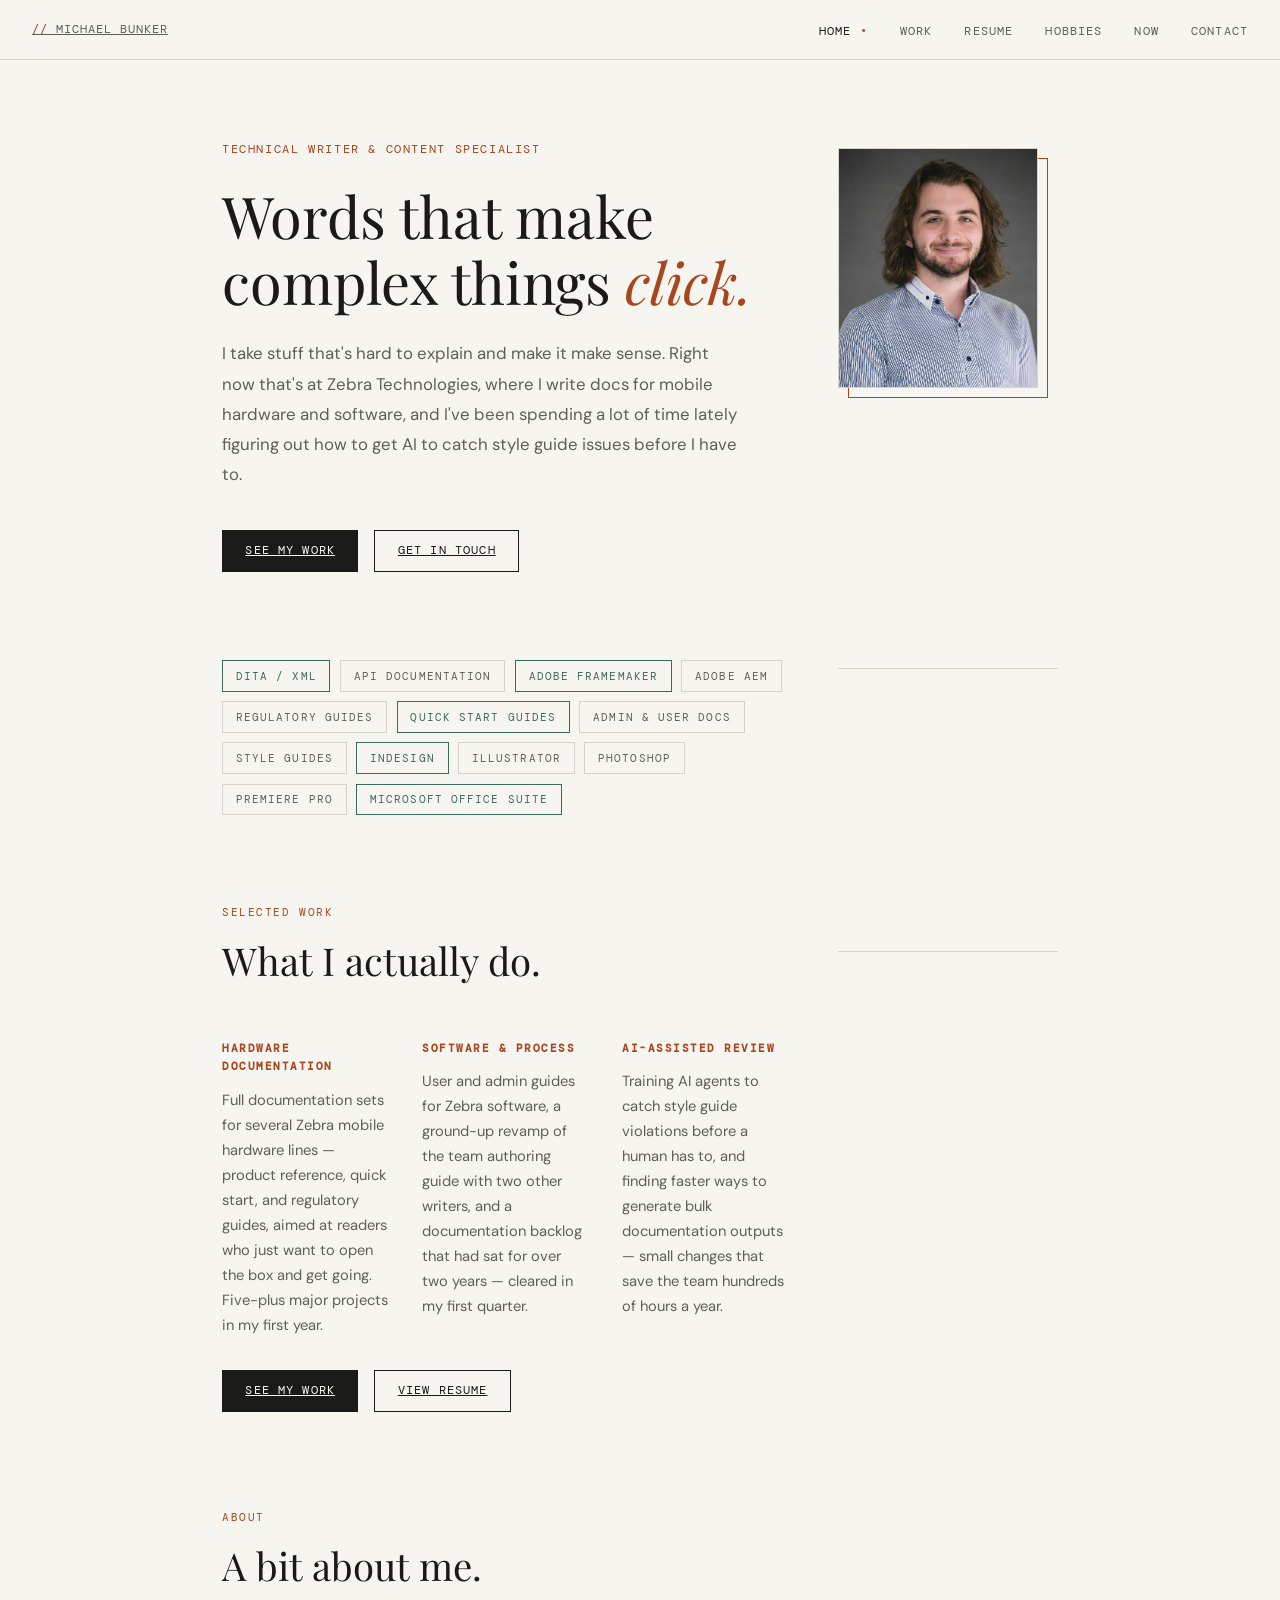
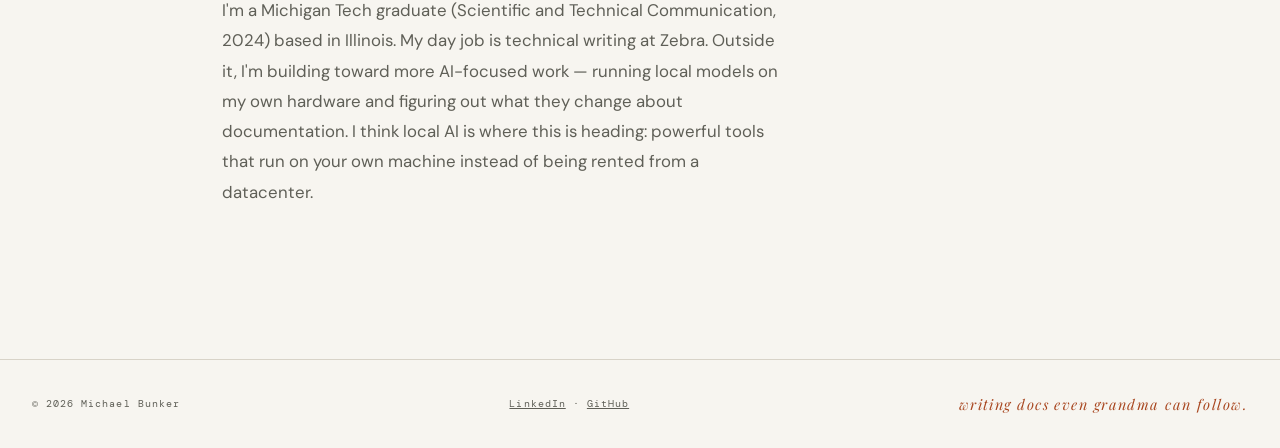
==== index.html @ e07989a4 "Add personal details: personal projects, about, cyberdeck, expanded hobbies Per owner's approved lis" ====
<!DOCTYPE html>
<html lang="en">
<head>
  <meta charset="UTF-8" />
  <meta name="viewport" content="width=device-width, initial-scale=1.0" />
  <meta name="theme-color" content="#F7F5F0">
  <title>Michael Bunker — Technical Writer</title>
  <meta name="description" content="Michael Bunker — Technical Writer & Content Specialist. Currently at Zebra Technologies, specializing in hardware documentation and AI-driven documentation workflows.">
  <meta property="og:title" content="Michael Bunker — Technical Writer">
  <meta property="og:description" content="Technical Writer & Content Specialist. Currently at Zebra Technologies, leading AI initiatives and documentation for mobile hardware.">
  <meta property="og:type" content="website">
  <meta property="og:url" content="https://michaelbunker.net/">
  <meta property="og:image" content="https://michaelbunker.net/michaelbunker.jpg">
  <meta name="twitter:card" content="summary">
  <meta name="twitter:title" content="Michael Bunker — Technical Writer">
  <meta name="twitter:description" content="Technical Writer & Content Specialist. Currently at Zebra Technologies, leading AI initiatives and documentation for mobile hardware.">
  <meta name="twitter:image" content="https://michaelbunker.net/michaelbunker.jpg">
  <link rel="canonical" href="https://michaelbunker.net/">
  <link rel="icon" type="image/svg+xml" href="favicon.svg">
  <link rel="preconnect" href="https://fonts.googleapis.com">
  <link rel="preconnect" href="https://fonts.gstatic.com" crossorigin>
  <link href="https://fonts.googleapis.com/css2?family=Playfair+Display:ital@0;1&family=DM+Mono&family=DM+Sans:wght@300;400;500&display=swap" rel="stylesheet" />
  <link rel="stylesheet" href="style.css">
  <script src="script.js" defer></script>
  <script type="application/ld+json">
  {
    "@context": "https://schema.org",
    "@type": "Person",
    "name": "Michael Bunker",
    "url": "https://michaelbunker.net/",
    "image": "https://michaelbunker.net/michaelbunker.jpg",
    "jobTitle": "Technical Writer & Content Specialist",
    "worksFor": { "@type": "Organization", "name": "Zebra Technologies" },
    "address": { "@type": "PostalAddress", "addressRegion": "IL", "addressCountry": "US" },
    "sameAs": [ "https://linkedin.com/in/michaelbunker" ]
  }
  </script>
</head>
<body>
  <a href="#main-content" class="skip-link">Skip to main content</a>
  <nav aria-label="Main navigation">
    <a href="index.html" class="nav-logo"><span>//</span> michael bunker</a>
    <ul class="nav-links">
      <li><a href="index.html" class="active" aria-current="page">Home</a></li>
      <li><a href="work.html">Work</a></li>
      <li><a href="resume.html">Resume</a></li>
      <li><a href="hobbies.html">Hobbies</a></li>
      <li><a href="now.html">Now</a></li>
      <li><a href="contact.html">Contact</a></li>
    </ul>
  </nav>

  <main id="main-content">
  <section class="page">
    <div class="container">
      <div class="home-hero">
        <div class="hero-text">
          <p class="hero-label">Technical Writer & Content Specialist</p>
          <h1>Words that make<br>complex things <em>click.</em></h1>
          <p class="hero-body">I take stuff that's hard to explain and make it make sense. Right now that's at Zebra Technologies, where I write docs for mobile hardware and software, and I've been spending a lot of time lately figuring out how to get AI to catch style guide issues before I have to.</p>
          <div class="hero-ctas">
            <a href="work.html" class="btn btn-fill">See My Work</a>
            <a href="contact.html" class="btn">Get in Touch</a>
          </div>
        </div>
        <div class="hero-image">
          <div class="img-frame-wrap">
            <div class="img-frame">
              <img src="michaelbunker.jpg" alt="Michael Bunker" width="200" height="240" fetchpriority="high" style="width:100%;height:100%;object-fit:cover;" />
            </div>
          </div>
      </div>
      <div class="skills-strip">
        <span class="skill-tag pop">DITA / XML</span>
        <span class="skill-tag">API Documentation</span>
        <span class="skill-tag pop">Adobe FrameMaker</span>
        <span class="skill-tag">Adobe AEM</span>
        <span class="skill-tag">Regulatory Guides</span>
        <span class="skill-tag pop">Quick Start Guides</span>
        <span class="skill-tag">Admin &amp; User Docs</span>
        <span class="skill-tag">Style Guides</span>
        <span class="skill-tag pop">InDesign</span>
        <span class="skill-tag">Illustrator</span>
        <span class="skill-tag">Photoshop</span>
        <span class="skill-tag">Premiere Pro</span>
        <span class="skill-tag pop">Microsoft Office Suite</span>
      </div>
      <hr class="divider">
      <div class="home-section">
        <p class="label">Selected Work</p>
        <h2>What I actually do.</h2>
        <div class="about-strip">
          <div class="about-block">
            <h3>Hardware Documentation</h3>
            <p>Full documentation sets for several Zebra mobile hardware lines &mdash; product reference, quick start, and regulatory guides, aimed at readers who just want to open the box and get going. Five-plus major projects in my first year.</p>
          </div>
          <div class="about-block">
            <h3>Software &amp; Process</h3>
            <p>User and admin guides for Zebra software, a ground-up revamp of the team authoring guide with two other writers, and a documentation backlog that had sat for over two years &mdash; cleared in my first quarter.</p>
          </div>
          <div class="about-block">
            <h3>AI-Assisted Review</h3>
            <p>Training AI agents to catch style guide violations before a human has to, and finding faster ways to generate bulk documentation outputs &mdash; small changes that save the team hundreds of hours a year.</p>
          </div>
        </div>
        <div class="hero-ctas">
          <a href="work.html" class="btn btn-fill">See My Work</a>
          <a href="resume.html" class="btn">View Resume</a>
        </div>
      </div>
      <hr class="divider">
      <div class="home-section">
        <p class="label">About</p>
        <h2>A bit about me.</h2>
        <p class="hero-body" style="max-width: 640px;">I'm a Michigan Tech graduate (Scientific and Technical Communication, 2024) based in Illinois. My day job is technical writing at Zebra. Outside it, I'm building toward more AI-focused work &mdash; running local models on my own hardware and figuring out what they change about documentation. I think local AI is where this is heading: powerful tools that run on your own machine instead of being rented from a datacenter.</p>
      </div>
    </div>
    </div>
   </section>
  </main>
  <footer>
    <p>© 2026 Michael Bunker</p>
        <p><a href="https://linkedin.com/in/michaelbunker" target="_blank" rel="noopener noreferrer">LinkedIn</a> &middot; <a href="https://github.com/Bunksha" target="_blank" rel="noopener noreferrer">GitHub</a></p>
    <p class="footer-mark">writing docs even grandma can follow.</p>
  </footer>
</body>
</html>
---- style.css ----
*, *::before, *::after { 
  box-sizing: border-box; 
  margin: 0; 
  padding: 0; 
}

/* Skip to content link for keyboard users */
.skip-link {
  position: absolute;
  top: -100%;
  left: 0;
  background: var(--accent);
  color: #fff;
  padding: 0.75rem 1.5rem;
  z-index: 200;
  font-family: var(--mono);
  font-size: 0.72rem;
  text-decoration: none;
  transition: top 0.2s;
}
.skip-link:focus {
  top: 0;
}

:root {
  --bg:        #F7F5F0;
  --ink:       #1A1A18;
  --muted:     #5F5F57;
  --accent:    #A8461F; /* darkened from #C85A2A: 5.4:1 on --bg, passes WCAG AA for small text */
  --accent2:   #3D6B5A;
  --card-bg:   #EEEAE2;
  --border:    #D8D3C8;
  --mono:      'DM Mono', monospace;
  --serif:     'Playfair Display', Georgia, serif;
  --sans:      'DM Sans', sans-serif;
  --max:       900px;
  --nav-h:     60px;
}

html { scroll-behavior: smooth; }
body {
  font-family: var(--sans);
  background: var(--bg);
  color: var(--ink);
  font-size: 16px;
  line-height: 1.7;
  min-height: 100vh;
}

/* NAVIGATION */
nav {
  position: fixed; top: 0; left: 0; right: 0;
  height: var(--nav-h);
  background: var(--bg);
  border-bottom: 1px solid var(--border);
  display: flex; align-items: center; justify-content: space-between;
  padding: 0 2rem;
  z-index: 100;
}
.nav-logo {
  font-family: var(--mono);
  font-size: 0.78rem;
  color: var(--muted);
  letter-spacing: 0.08em;
  text-transform: uppercase;
  cursor: pointer;
}
.nav-logo span { color: var(--accent); }
.nav-links { display: flex; gap: 2rem; list-style: none; }
.nav-links a {
  font-family: var(--mono);
  font-size: 0.72rem;
  letter-spacing: 0.1em;
  text-transform: uppercase;
  text-decoration: none;
  color: var(--muted);
  transition: color 0.2s;
  cursor: pointer;
}
.nav-links a:hover, .nav-links a.active { color: var(--ink); }

/* FIXED: Replaced corrupted bullet character */
.nav-links a.active::after { content: ' •'; color: var(--accent); }

/* Focus indicators for accessibility */
a:focus-visible,
button:focus-visible,
input:focus-visible,
textarea:focus-visible,
[tabindex]:focus-visible {
  outline: 2px solid var(--accent);
  outline-offset: 2px;
}

/* LAYOUT & VISIBILITY */
/* If you are on a dedicated page like work.html, the section needs to be visible */
.page { 
  display: block; /* Changed from 'none' to ensure content isn't nuked by default */
  padding-top: var(--nav-h); 
  min-height: 100vh; 
}

/* Keep this for your JS-based navigation if you use it */
.page.active { display: block; }

.container { max-width: var(--max); margin: 0 auto; padding: 0 2rem; }

/* HOME HERO */
.home-hero {
  display: grid;
  grid-template-columns: 1fr 220px;
  gap: 3rem;
  align-items: start;
  padding: 5rem 0 4rem;
}
.hero-label {
  font-family: var(--mono);
  font-size: 0.72rem;
  letter-spacing: 0.14em;
  text-transform: uppercase;
  color: var(--accent);
  margin-bottom: 1.4rem;
}
h1 {
  font-family: var(--serif);
  font-size: clamp(2.4rem, 5vw, 3.6rem);
  font-weight: 400;
  line-height: 1.15;
  margin-bottom: 1.5rem;
}
h1 em { font-style: italic; color: var(--accent); }
.hero-body { font-size: 1.05rem; color: var(--muted); max-width: 520px; margin-bottom: 2.5rem; line-height: 1.8; }
.hero-ctas { display: flex; gap: 1rem; flex-wrap: wrap; }

.btn {
  font-family: var(--mono);
  font-size: 0.72rem;
  letter-spacing: 0.1em;
  text-transform: uppercase;
  padding: 0.65rem 1.4rem;
  border: 1px solid var(--ink);
  background: transparent;
  color: var(--ink);
  cursor: pointer;
  transition: all 0.2s;
}
.btn:hover { background: var(--ink); color: var(--bg); }
.btn:focus-visible { outline: 2px solid var(--accent); outline-offset: 2px; }
.btn-fill { background: var(--ink); color: var(--bg); }
.btn-fill:hover { background: var(--accent); border-color: var(--accent); }

/* IMAGES */
.img-frame-wrap { position: relative; display: inline-block; margin-top: 0.5rem; z-index: 0; }
.img-frame-wrap::after {
  content: '';
  position: absolute;
  width: 200px; height: 240px;
  border: 1px solid var(--accent);
  top: 10px; left: 10px;
  z-index: -1;
}
.img-frame {
  width: 200px; height: 240px;
  background: var(--card-bg);
  border: 1px solid var(--border);
  position: relative; overflow: hidden;
}
.img-placeholder {
  position: absolute; inset: 0;
  display: flex; flex-direction: column;
  align-items: center; justify-content: center;
  gap: 0.5rem;
}
.img-placeholder svg { opacity: 0.35; }
.img-placeholder span {
  font-family: var(--mono);
  font-size: 0.6rem;
  letter-spacing: 0.12em;
  text-transform: uppercase;
  color: var(--ink);
  opacity: 0.4;
}

.divider { border: none; border-top: 1px solid var(--border); margin: 3rem 0; }

/* SKILLS & ABOUT */
.skills-strip { display: flex; flex-wrap: wrap; gap: 0.6rem; padding: 2.5rem 0; }
.skill-tag {
  font-family: var(--mono);
  font-size: 0.68rem;
  letter-spacing: 0.1em;
  text-transform: uppercase;
  padding: 0.35rem 0.8rem;
  border: 1px solid var(--border);
  color: var(--muted);
}
.skill-tag.pop { border-color: var(--accent2); color: var(--accent2); }

.about-strip { display: grid; grid-template-columns: 1fr 1fr 1fr; gap: 2rem; padding: 3rem 0 4rem; }
.about-block h3 {
  font-family: var(--mono);
  font-size: 0.68rem;
  letter-spacing: 0.14em;
  text-transform: uppercase;
  color: var(--accent);
  margin-bottom: 0.75rem;
}
.about-block p { font-size: 0.92rem; color: var(--muted); line-height: 1.7; }

/* PAGE HEADER */
.page-header { padding: 4rem 0 2.5rem; border-bottom: 1px solid var(--border); margin-bottom: 3rem; }
.label, .page-header .label {
  font-family: var(--mono);
  font-size: 0.7rem;
  letter-spacing: 0.14em;
  text-transform: uppercase;
  color: var(--accent);
  margin-bottom: 1rem;
}
.page-header h1,
.page-header h2,
.now-page h1,
.now-page h2,
.hobbies-intro h1,
.hobbies-intro h2,
.contact-left h1,
.contact-left h2 {
  font-family: var(--serif);
  font-size: clamp(2rem, 4vw, 2.8rem);
  font-weight: 400;
  line-height: 1.15;
  margin-bottom: 1.25rem;
}
.page-header p,
.hobbies-intro p,
.now-page .subtitle,
.contact-left p {
  color: var(--muted);
  font-size: 0.97rem;
  margin-top: 1rem;
  max-width: 640px;
}

/* HOBBIES */
.hobbies-intro { padding: 4rem 0 2rem; max-width: 720px; }
.hobbies-intro .label {
  color: var(--accent);
}
.hobbies-list {
  display: grid;
  grid-template-columns: repeat(2, minmax(0, 1fr));
  gap: 1.5rem;
  margin: 2rem 0 3rem;
}
.hobby-card {
  background: var(--card-bg);
  border: 1px solid var(--border);
  padding: 2rem;
  display: flex;
  flex-direction: column;
  gap: 1rem;
}
.hobby-icon {
  display: inline-flex;
  align-items: center;
  justify-content: center;
  width: 2.5rem;
  height: 2.5rem;
  background: rgba(200, 90, 42, 0.1);
  border-radius: 0.85rem;
  font-size: 1.2rem;
}
.hobby-card h3 {
  font-family: var(--serif);
  font-size: 1.2rem;
  font-weight: 400;
  margin-bottom: 0;
}
.hobby-card p { color: var(--muted); font-size: 0.95rem; line-height: 1.75; }

/* NOW */
.now-page { padding: 4rem 0 3rem; }
.subtitle { color: var(--muted); font-size: 0.95rem; margin-top: 0.75rem; max-width: 640px; }
.now-section {
  border-top: 1px solid var(--border);
  padding: 2rem 0 0;
}
.now-section:first-of-type { padding-top: 0; border-top: none; }
.now-section h3 {
  font-family: var(--mono);
  font-size: 0.75rem;
  letter-spacing: 0.14em;
  text-transform: uppercase;
  color: var(--accent2);
  margin-bottom: 0.8rem;
}
.now-section p,
.now-section li { color: var(--muted); font-size: 0.97rem; line-height: 1.8; }
.now-section ul { padding-left: 1.2rem; margin: 0; list-style: disc; }
.now-section li { margin-bottom: 0.85rem; }

/* CONTACT */
.contact-layout {
  display: grid;
  grid-template-columns: minmax(0, 1.1fr) minmax(320px, 1fr);
  gap: 3rem;
  padding: 4rem 0 3rem;
}
.contact-left h1,
.contact-left h2,
.contact-left p { margin: 0; }
.contact-left h1,
.contact-left h2 { margin-bottom: 1.25rem; }
.contact-left p { margin-bottom: 1.3rem; }
.contact-list { list-style: none; padding: 0; margin: 2rem 0 0; display: grid; gap: 1rem; }
.contact-list li { display: grid; gap: 0.35rem; border-bottom: 1px solid var(--border); padding-bottom: 1rem; }
.c-label {
  font-family: var(--mono);
  font-size: 0.7rem;
  letter-spacing: 0.12em;
  text-transform: uppercase;
  color: var(--accent);
}
.contact-list a { color: var(--ink); text-decoration: none; }
.contact-form { display: grid; gap: 1rem; }
.form-row { display: grid; gap: 0.5rem; }
.form-row label {
  font-family: var(--mono);
  font-size: 0.7rem;
  letter-spacing: 0.12em;
  text-transform: uppercase;
  color: var(--accent);
}
.form-row input,
.form-row textarea {
  width: 100%;
  padding: 1rem;
  border: 1px solid var(--border);
  background: #FFF;
  color: var(--ink);
  font-family: var(--sans);
  font-size: 0.95rem;
  border-radius: 0.35rem;
  resize: vertical;
}
.form-row textarea { min-height: 180px; }
.contact-form button { justify-self: start; }

/* WORK GRID & CARDS */
.work-grid { 
  display: grid; 
  grid-template-columns: repeat(2, 1fr); 
  gap: 2rem; 
  padding-bottom: 5rem; 
}

.work-card {
  background: var(--card-bg);
  border: 1px solid var(--border);
  transition: border-color 0.2s, box-shadow 0.2s;
  border-radius: 4px;
}
/* Only cards with expandable drawers (.featured) are interactive */
.work-card.featured { cursor: pointer; }
.work-card.featured:hover {
  border-color: var(--ink);
  box-shadow: 0 4px 12px rgba(0, 0, 0, 0.08);
}
.work-card.featured.open {
  border-color: var(--ink);
  box-shadow: 0 4px 16px rgba(0, 0, 0, 0.12);
}

/* Non-featured cards: natural height, 1 column each (pairs side by side) */
.work-card:not(.featured) {
  /* natural height based on content - each card takes its own space in the 2-col grid */
}

/* Featured cards with sample drop-downs: full width, each on its own row */
.work-card.featured {
  grid-column: span 2;
}

/* Ensure keyboard-accessible cards look interactive */
[role="button"] {
  cursor: pointer;
}

.work-card-header { padding: 2rem; }

/* Featured header: text left, visual right */
.work-card.featured .work-card-header {
  display: block;
}
.work-card.featured.has-visual .work-card-header {
  display: grid;
  grid-template-columns: 1.5fr 1fr;
  gap: 2rem;
  align-items: center;
}
.card-visual {
  height: 140px;
  background: linear-gradient(135deg, var(--accent) 0%, #A04520 100%);
  display: flex; align-items: center; justify-content: center;
}
.card-visual span {
  font-family: var(--serif);
  font-size: 2.5rem;
  color: rgba(255,255,255,0.25);
  font-style: italic;
}

.work-card .type {
  font-family: var(--mono);
  font-size: 0.62rem;
  letter-spacing: 0.14em;
  text-transform: uppercase;
  color: var(--accent);
  margin-bottom: 1rem;
}
.work-card h3 { font-family: var(--serif); font-size: 1.3rem; font-weight: 400; margin-bottom: 0.75rem; line-height: 1.3; }
.work-card p  { font-size: 0.88rem; color: var(--muted); line-height: 1.65; margin-bottom: 1.5rem; }

.work-card .meta {
  font-family: var(--mono);
  font-size: 0.62rem;
  letter-spacing: 0.08em;
  color: var(--muted);
  border-top: 1px solid var(--border);
  padding-top: 1rem;
  display: flex; justify-content: space-between; align-items: center;
}
.meta-toggle {
  display: flex; align-items: center; gap: 0.4rem;
  color: var(--accent);
}
.meta-toggle .arrow {
  display: inline-block;
  transition: transform 0.3s ease;
}
.work-card.open .meta-toggle .arrow { transform: rotate(180deg); }

/* Expandable drawer - use opacity/height transition for smooth animation;
   visibility keeps closed drawers out of the tab order and AT tree */
.work-card-drawer { 
  display: block;
  max-height: 0;
  overflow: hidden;
  transition: max-height 0.35s ease-out, opacity 0.3s ease, visibility 0.35s ease;
  opacity: 0;
  visibility: hidden;
}
.work-card.open > .work-card-drawer { 
  max-height: 1200px;
  opacity: 1;
  visibility: visible;
}

.work-card-drawer-inner {
  border-top: 1px solid var(--border);
  padding: 1.75rem 2rem 2rem;
  display: flex; flex-direction: column; gap: 1.5rem;
}
.drawer-label {
  font-family: var(--mono);
  font-size: 0.65rem;
  letter-spacing: 0.12em;
  text-transform: uppercase;
  color: var(--muted);
  margin-bottom: 0.75rem;
}

.drawer-links {
  display: grid;
  grid-template-columns: repeat(auto-fill, minmax(200px, 1fr));
  gap: 0.75rem;
}
.drawer-link {
  display: flex;
  flex-direction: column;
  gap: 0.6rem;
  font-family: var(--mono);
  font-size: 0.7rem;
  letter-spacing: 0.06em;
  color: var(--ink);
  text-decoration: none;
  padding: 0.9rem 1rem;
  background: var(--bg);
  border: 1px solid var(--border);
  border-radius: 6px;
  transition: border-color 0.2s, transform 0.2s, box-shadow 0.2s;
}
.drawer-link span:first-child { line-height: 1.4; }
.drawer-link-meta {
  display: inline-flex;
  align-items: center;
  gap: 0.3rem;
  color: var(--accent);
  font-size: 0.65rem;
  text-transform: uppercase;
}
.drawer-link:hover {
  border-color: var(--accent);
  transform: translateY(-2px);
  box-shadow: 0 4px 10px rgba(0, 0, 0, 0.06);
}
.drawer-link:hover .drawer-link-meta { color: var(--ink); }

/* FOOTER */
footer { border-top: 1px solid var(--border); padding: 2rem; display: flex; justify-content: space-between; align-items: center; }
footer p { font-family: var(--mono); font-size: 0.65rem; letter-spacing: 0.1em; color: var(--muted); }
footer a { color: var(--muted); }
footer a:hover { color: var(--accent); }
footer .footer-mark { font-family: var(--serif); font-style: italic; color: var(--accent); font-size: 0.9rem; }

/* ANIMATIONS */
@keyframes fadeUp {
  from { opacity: 0; transform: translateY(18px); }
  to   { opacity: 1; transform: translateY(0); }
}
.page.active .container > *, .page .container > * { animation: fadeUp 0.45s ease both; }

/* RESPONSIVE */
@media (max-width: 680px) {
  nav { height: auto; min-height: var(--nav-h); flex-wrap: wrap; gap: 0.6rem; padding: 0.75rem 1rem; }
  .nav-links { gap: 0.9rem; }
  .page { padding-top: 96px; }
  .home-hero { grid-template-columns: 1fr; }
  .img-frame-wrap::after { display: none; }
  .about-strip { grid-template-columns: 1fr; }
  .work-grid { grid-template-columns: 1fr; }
  .hobbies-list { grid-template-columns: 1fr; }
  .contact-layout { grid-template-columns: 1fr; }
  .contact-form { width: 100%; }
  .now-page { padding: 3rem 0 2rem; }
  .container { padding: 0 1.2rem; }
  nav { padding: 0 1rem; }
  .nav-links { gap: 0.9rem; flex-wrap: wrap; }
}

/* ACCESSIBILITY: respect reduced-motion preferences */
@media (prefers-reduced-motion: reduce) {
  html { scroll-behavior: auto; }
  *, *::before, *::after {
    animation: none !important;
    transition: none !important;
  }
}
/* HOME SECTIONS */
.home-section { padding: 0 0 3rem; }
.home-section h2 {
  font-family: var(--serif);
  font-size: clamp(1.8rem, 3.5vw, 2.4rem);
  font-weight: 400;
  line-height: 1.15;
  margin-bottom: 0.5rem;
}
.home-section .about-strip { padding-bottom: 2rem; }

/* RESUME */
.resume-section { margin-bottom: 2.75rem; }
.resume-section > h2 {
  font-family: var(--mono);
  font-size: 0.72rem;
  letter-spacing: 0.14em;
  text-transform: uppercase;
  color: var(--accent);
  border-bottom: 1px solid var(--border);
  padding-bottom: 0.6rem;
  margin-bottom: 1.4rem;
}
.resume-item { margin-bottom: 1.6rem; }
.resume-item h3 { font-family: var(--serif); font-weight: 400; font-size: 1.25rem; margin-bottom: 0.2rem; }
.resume-item .resume-meta {
  font-family: var(--mono);
  font-size: 0.7rem;
  letter-spacing: 0.1em;
  text-transform: uppercase;
  color: var(--muted);
  margin-bottom: 0.6rem;
}
.resume-item ul { padding-left: 1.2rem; margin: 0; }
.resume-item li { margin-bottom: 0.45rem; font-size: 0.97rem; }
.resume-item p { font-size: 0.97rem; }

@media print {
  nav, footer, .no-print { display: none !important; }
  body { background: #fff; }
  .page { padding-top: 0; min-height: auto; }
  .page .container > * { animation: none; }
}
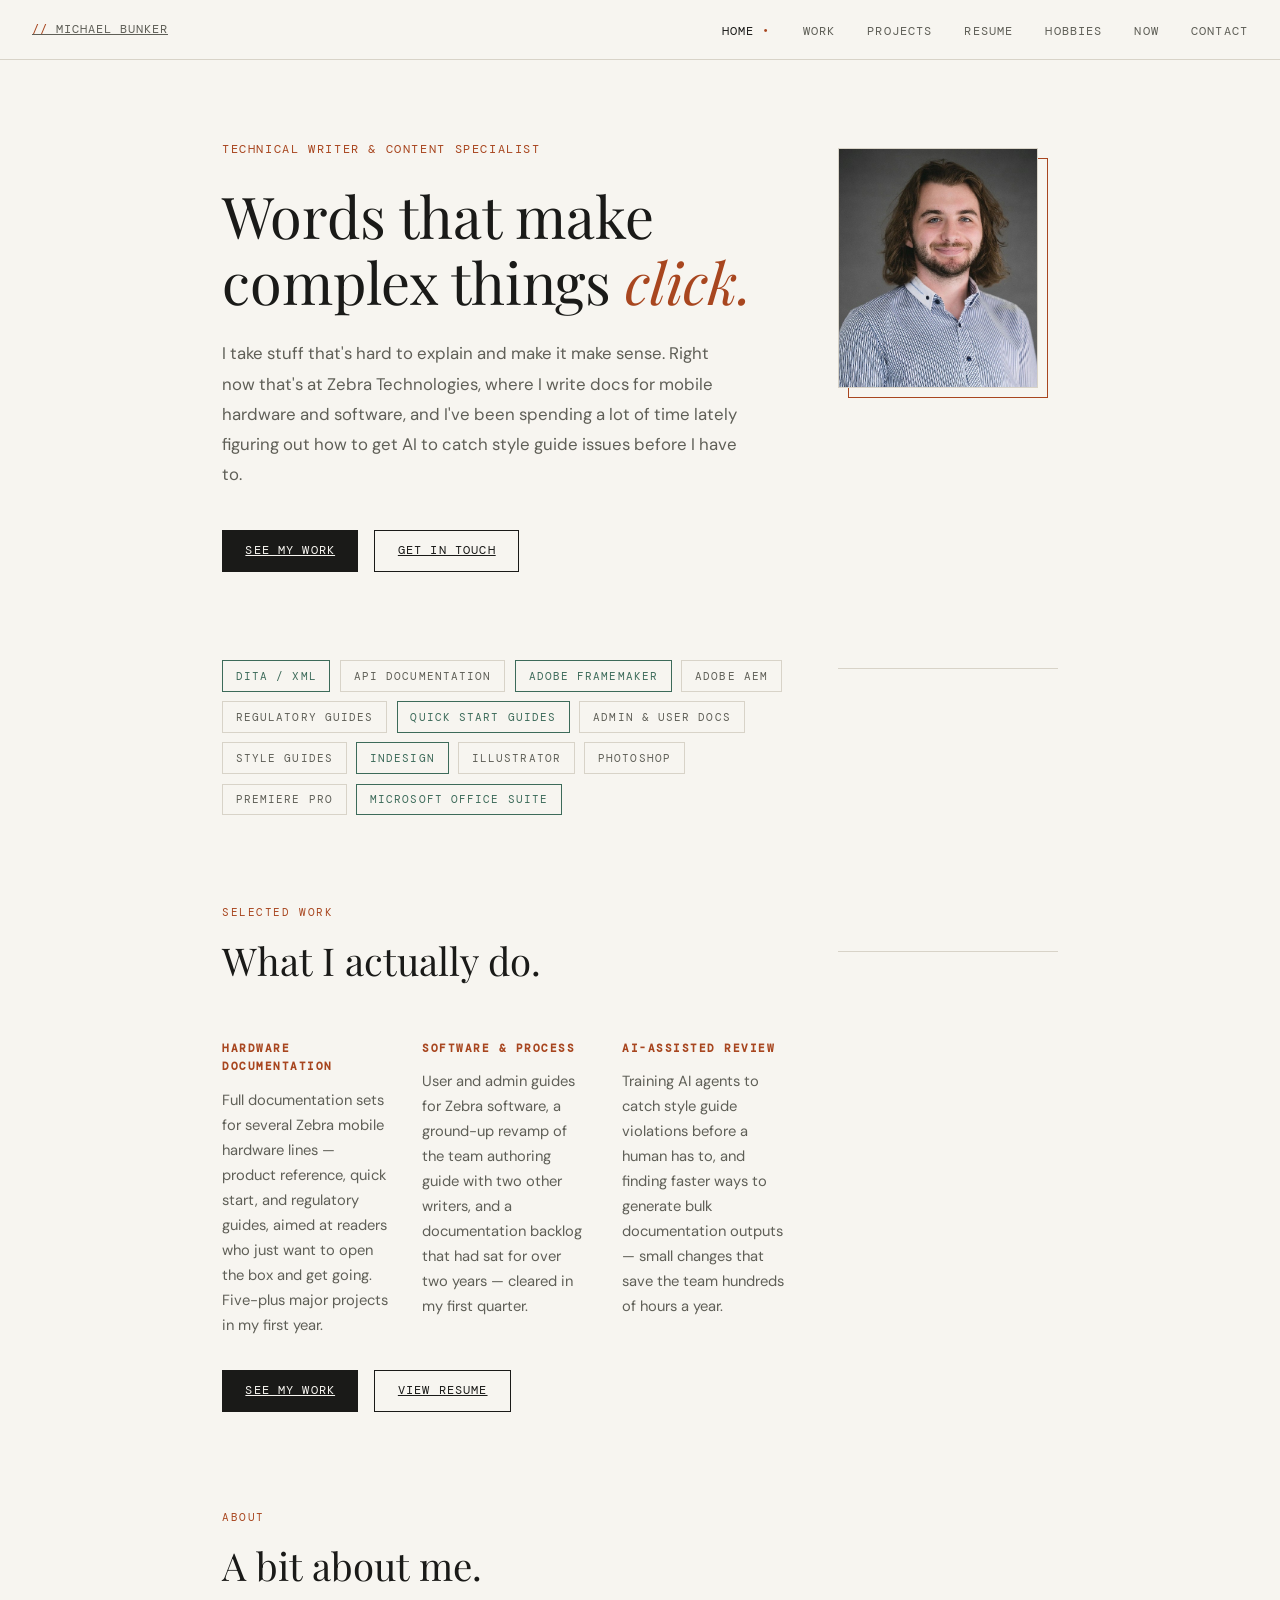
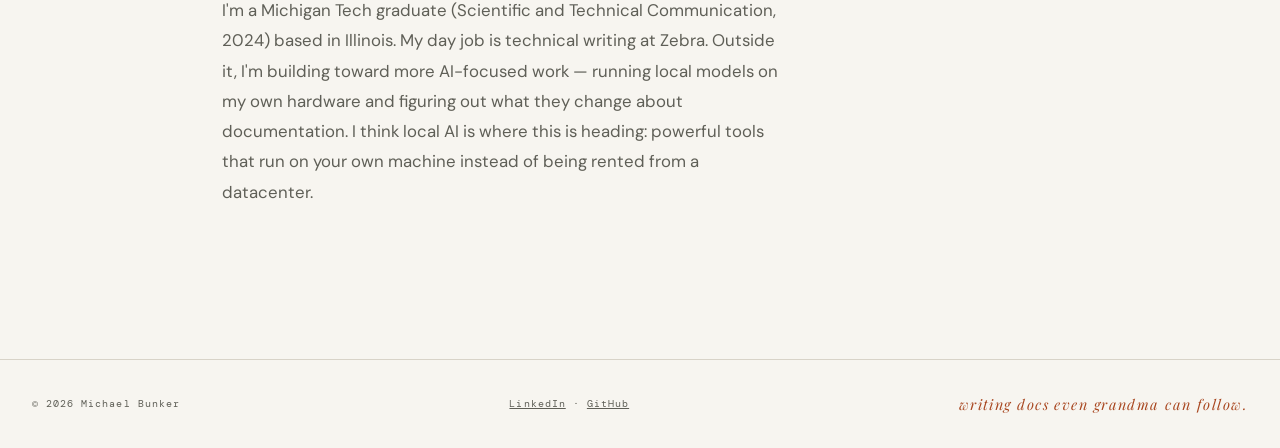
==== commit fd14e9fd: "Move personal projects to a separate Projects tab - New projects.html: Dual-GPU Local AI Workstation" ====
--- a/index.html
+++ b/index.html
@@ -43,6 +43,7 @@
     <ul class="nav-links">
       <li><a href="index.html" class="active" aria-current="page">Home</a></li>
       <li><a href="work.html">Work</a></li>
+      <li><a href="projects.html">Projects</a></li>
       <li><a href="resume.html">Resume</a></li>
       <li><a href="hobbies.html">Hobbies</a></li>
       <li><a href="now.html">Now</a></li>
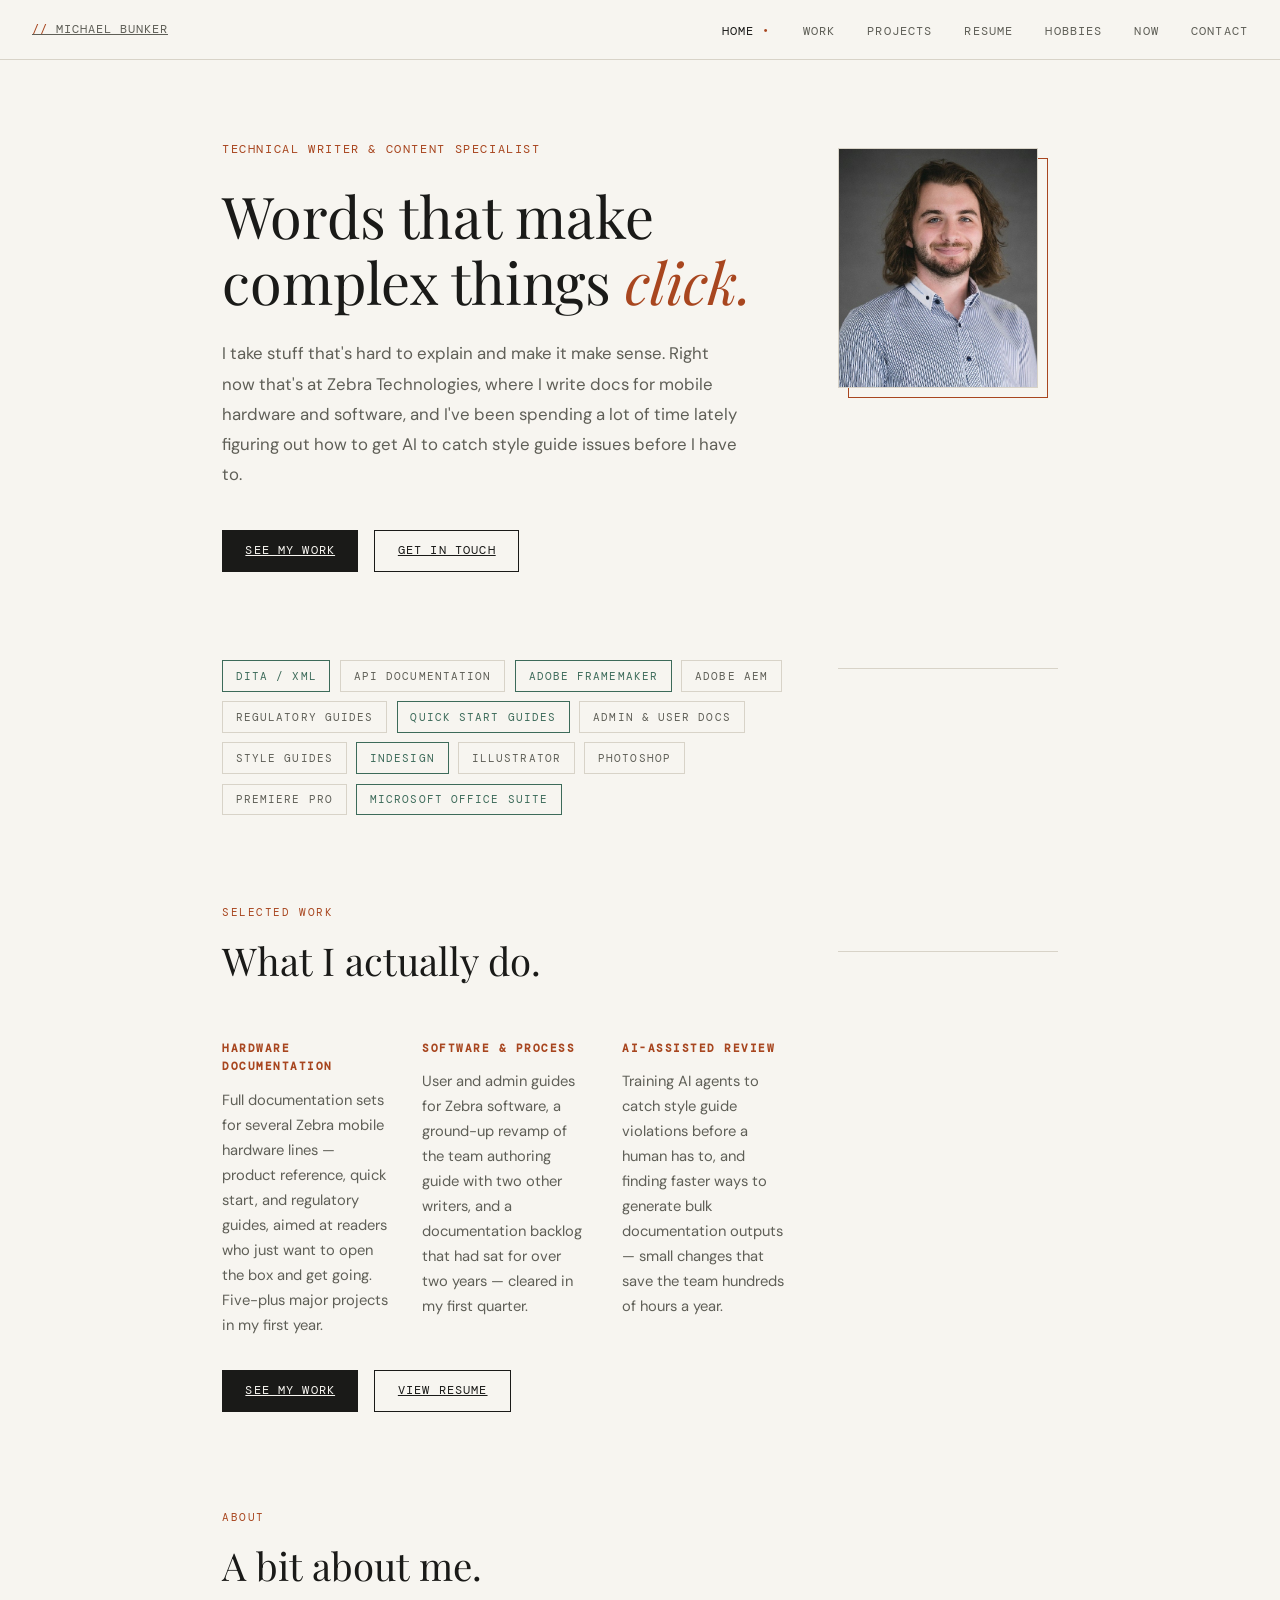
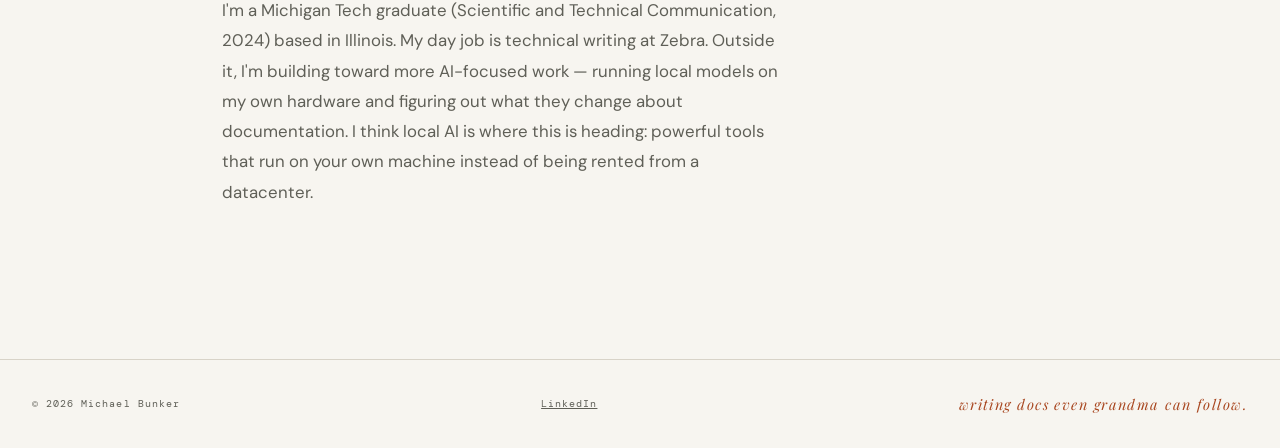
==== commit 33844f8b: "Remove GitHub links from all site pages (footers, Contact row, Resume header) at owner request" ====
--- a/index.html
+++ b/index.html
@@ -11,10 +11,15 @@
   <meta property="og:type" content="website">
   <meta property="og:url" content="https://michaelbunker.net/">
   <meta property="og:image" content="https://michaelbunker.net/michaelbunker.jpg">
+  <meta property="og:image:type" content="image/jpeg">
+  <meta property="og:image:width" content="800">
+  <meta property="og:image:height" content="800">
+  <meta property="og:image:alt" content="Portrait of Michael Bunker">
   <meta name="twitter:card" content="summary">
   <meta name="twitter:title" content="Michael Bunker — Technical Writer">
   <meta name="twitter:description" content="Technical Writer & Content Specialist. Currently at Zebra Technologies, leading AI initiatives and documentation for mobile hardware.">
   <meta name="twitter:image" content="https://michaelbunker.net/michaelbunker.jpg">
+  <meta name="twitter:image:alt" content="Portrait of Michael Bunker">
   <link rel="canonical" href="https://michaelbunker.net/">
   <link rel="icon" type="image/svg+xml" href="favicon.svg">
   <link rel="preconnect" href="https://fonts.googleapis.com">
@@ -67,7 +72,7 @@
         <div class="hero-image">
           <div class="img-frame-wrap">
             <div class="img-frame">
-              <img src="michaelbunker.jpg" alt="Michael Bunker" width="200" height="240" fetchpriority="high" style="width:100%;height:100%;object-fit:cover;" />
+              <img src="michaelbunker.jpg" alt="Portrait of Michael Bunker" width="200" height="240" fetchpriority="high" style="width:100%;height:100%;object-fit:cover;" />
             </div>
           </div>
       </div>
@@ -121,7 +126,7 @@
   </main>
   <footer>
     <p>© 2026 Michael Bunker</p>
-        <p><a href="https://linkedin.com/in/michaelbunker" target="_blank" rel="noopener noreferrer">LinkedIn</a> &middot; <a href="https://github.com/Bunksha" target="_blank" rel="noopener noreferrer">GitHub</a></p>
+        <p><a href="https://linkedin.com/in/michaelbunker" target="_blank" rel="noopener noreferrer">LinkedIn</a></p>
     <p class="footer-mark">writing docs even grandma can follow.</p>
   </footer>
 </body>
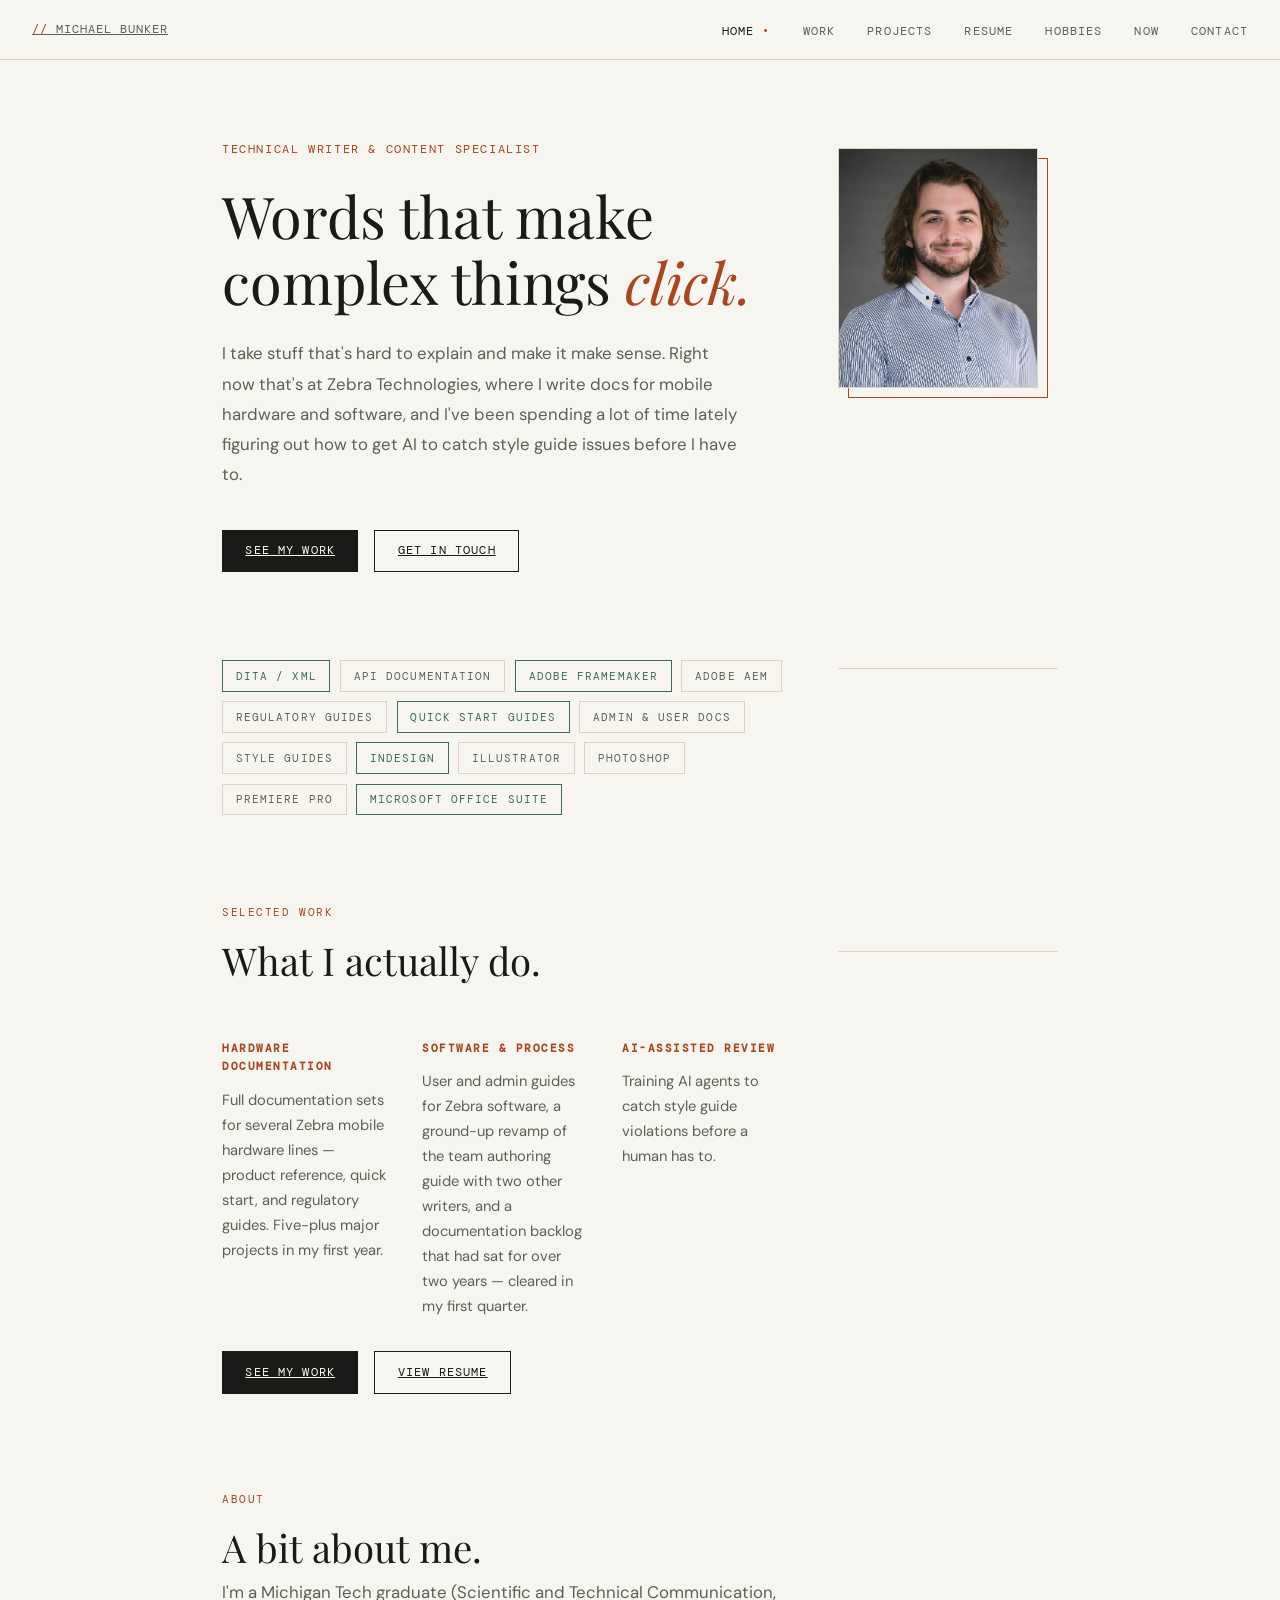
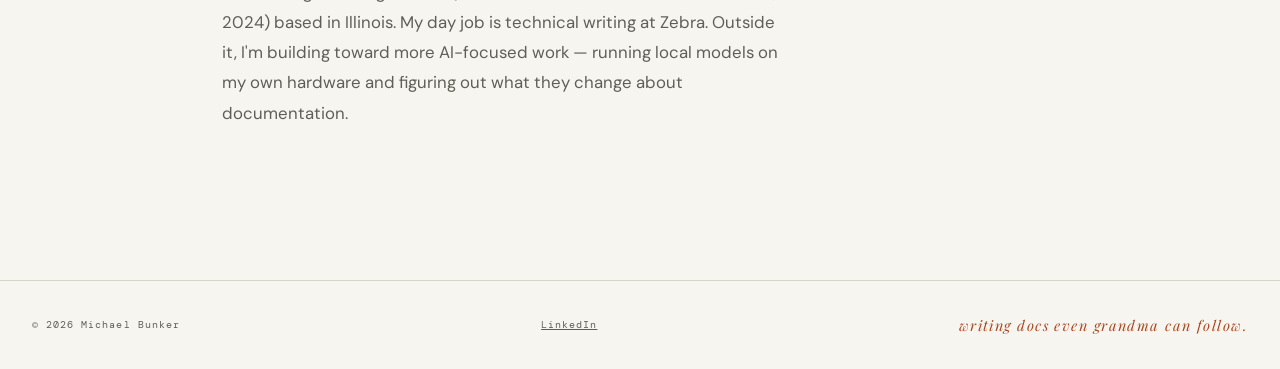
==== commit ea08b360: "De-fluff PR #1 copy (projects intro/blurbs, homepage cards + About) and add responsive breakpoints f" ====
--- a/index.html
+++ b/index.html
@@ -37,7 +37,7 @@
     "jobTitle": "Technical Writer & Content Specialist",
     "worksFor": { "@type": "Organization", "name": "Zebra Technologies" },
     "address": { "@type": "PostalAddress", "addressRegion": "IL", "addressCountry": "US" },
-    "sameAs": [ "https://linkedin.com/in/michaelbunker" ]
+    "sameAs": [ "https://www.linkedin.com/in/michael-bunker-b271b816b" ]
   }
   </script>
 </head>
@@ -98,7 +98,7 @@
         <div class="about-strip">
           <div class="about-block">
             <h3>Hardware Documentation</h3>
-            <p>Full documentation sets for several Zebra mobile hardware lines &mdash; product reference, quick start, and regulatory guides, aimed at readers who just want to open the box and get going. Five-plus major projects in my first year.</p>
+            <p>Full documentation sets for several Zebra mobile hardware lines &mdash; product reference, quick start, and regulatory guides. Five-plus major projects in my first year.</p>
           </div>
           <div class="about-block">
             <h3>Software &amp; Process</h3>
@@ -106,7 +106,7 @@
           </div>
           <div class="about-block">
             <h3>AI-Assisted Review</h3>
-            <p>Training AI agents to catch style guide violations before a human has to, and finding faster ways to generate bulk documentation outputs &mdash; small changes that save the team hundreds of hours a year.</p>
+            <p>Training AI agents to catch style guide violations before a human has to.</p>
           </div>
         </div>
         <div class="hero-ctas">
@@ -118,7 +118,7 @@
       <div class="home-section">
         <p class="label">About</p>
         <h2>A bit about me.</h2>
-        <p class="hero-body" style="max-width: 640px;">I'm a Michigan Tech graduate (Scientific and Technical Communication, 2024) based in Illinois. My day job is technical writing at Zebra. Outside it, I'm building toward more AI-focused work &mdash; running local models on my own hardware and figuring out what they change about documentation. I think local AI is where this is heading: powerful tools that run on your own machine instead of being rented from a datacenter.</p>
+        <p class="hero-body" style="max-width: 640px;">I'm a Michigan Tech graduate (Scientific and Technical Communication, 2024) based in Illinois. My day job is technical writing at Zebra. Outside it, I'm building toward more AI-focused work &mdash; running local models on my own hardware and figuring out what they change about documentation.</p>
       </div>
     </div>
     </div>
@@ -126,7 +126,7 @@
   </main>
   <footer>
     <p>© 2026 Michael Bunker</p>
-        <p><a href="https://linkedin.com/in/michaelbunker" target="_blank" rel="noopener noreferrer">LinkedIn</a></p>
+        <p><a href="https://www.linkedin.com/in/michael-bunker-b271b816b" target="_blank" rel="noopener noreferrer">LinkedIn</a></p>
     <p class="footer-mark">writing docs even grandma can follow.</p>
   </footer>
 </body>
--- a/style.css
+++ b/style.css
@@ -520,7 +520,15 @@
 }
 .page.active .container > *, .page .container > * { animation: fadeUp 0.45s ease both; }
 
-/* RESPONSIVE */
+/* RESPONSIVE: tablets and small laptops */
+@media (max-width: 900px) {
+  nav { padding: 0 1.25rem; }
+  .nav-links { gap: 1.2rem; }
+  .contact-layout { grid-template-columns: 1fr; gap: 2rem; }
+  .about-strip { gap: 1.25rem; }
+}
+
+/* RESPONSIVE: phones */
 @media (max-width: 680px) {
   nav { height: auto; min-height: var(--nav-h); flex-wrap: wrap; gap: 0.6rem; padding: 0.75rem 1rem; }
   .nav-links { gap: 0.9rem; }
@@ -536,6 +544,18 @@
   .container { padding: 0 1.2rem; }
   nav { padding: 0 1rem; }
   .nav-links { gap: 0.9rem; flex-wrap: wrap; }
+  .nav-links a { padding: 0.35rem 0; display: inline-block; }
+  .page { padding-top: 7rem; }
+  .work-card.featured.has-visual .work-card-header { grid-template-columns: 1fr; }
+  .card-visual { height: 100px; }
+  footer { flex-wrap: wrap; gap: 0.5rem 1rem; padding: 1.5rem 1.2rem; }
+  .form-row input, .form-row textarea { font-size: 1rem; }
+  .home-hero { padding: 3.5rem 0 3rem; }
+  .page-header { padding: 3rem 0 2rem; }
+}
+
+@media (max-width: 420px) {
+  .page { padding-top: 8.5rem; }
 }
 
 /* ACCESSIBILITY: respect reduced-motion preferences */
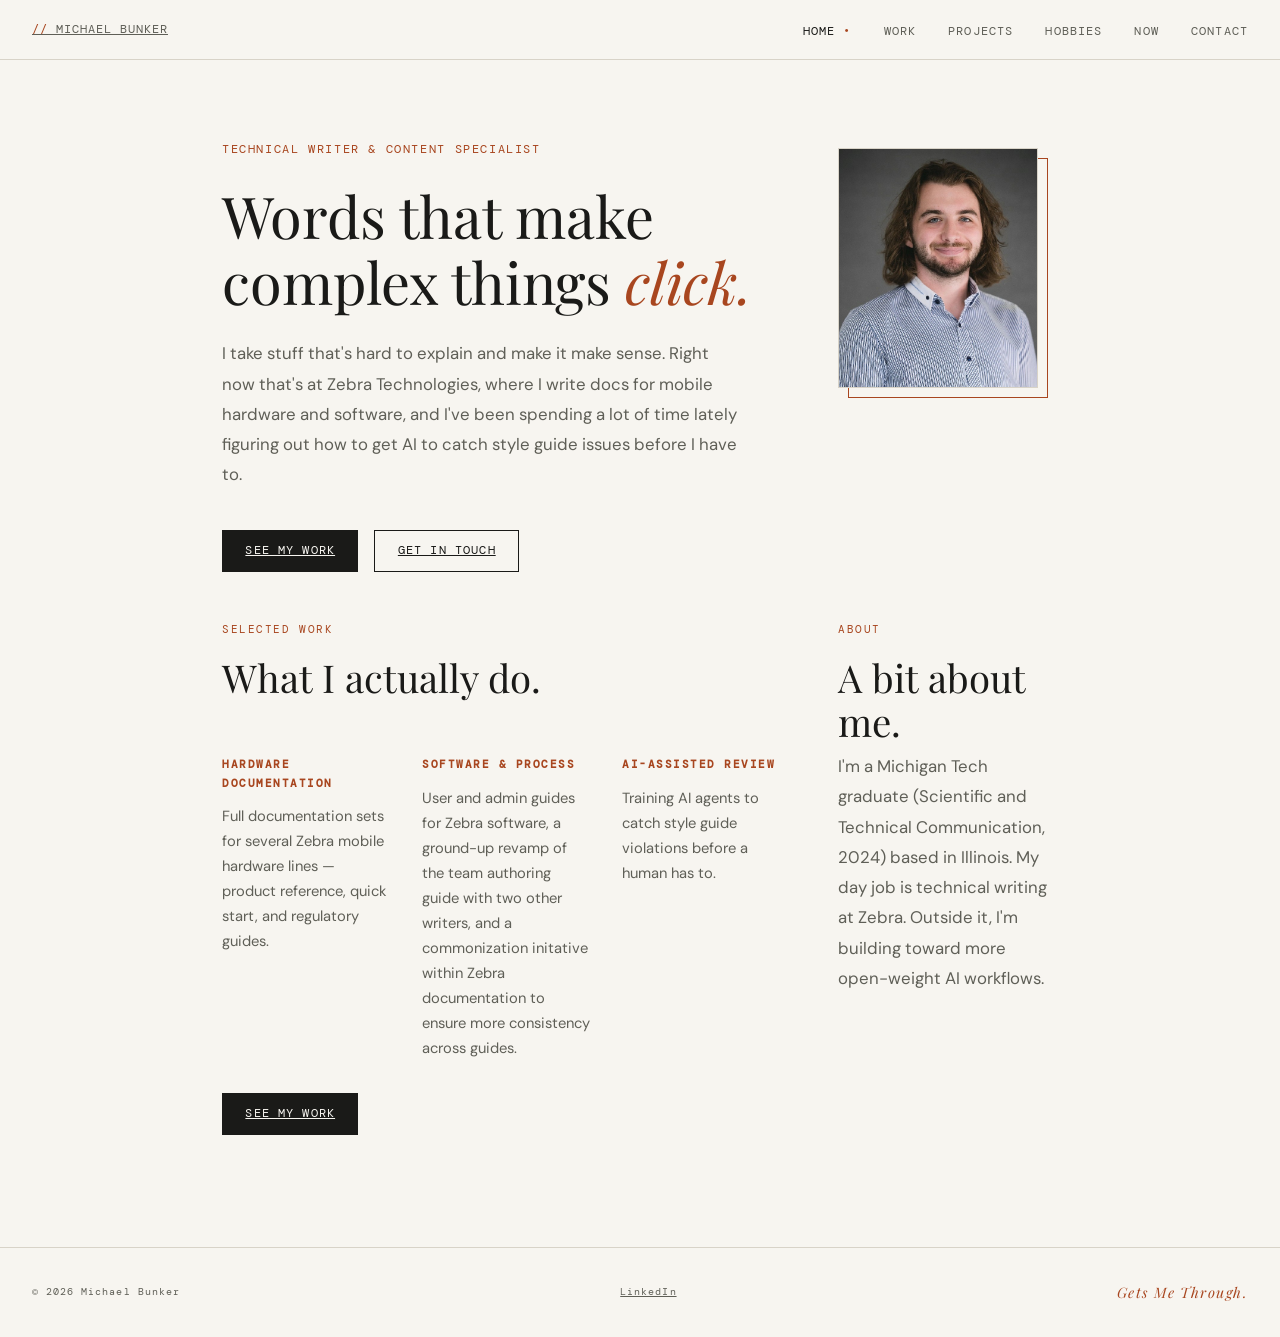
==== commit 47f8ab44: "Add archival PDFs and remove resume page" ====
--- a/index.html
+++ b/index.html
@@ -49,7 +49,6 @@
       <li><a href="index.html" class="active" aria-current="page">Home</a></li>
       <li><a href="work.html">Work</a></li>
       <li><a href="projects.html">Projects</a></li>
-      <li><a href="resume.html">Resume</a></li>
       <li><a href="hobbies.html">Hobbies</a></li>
       <li><a href="now.html">Now</a></li>
       <li><a href="contact.html">Contact</a></li>
@@ -76,33 +75,18 @@
             </div>
           </div>
       </div>
-      <div class="skills-strip">
-        <span class="skill-tag pop">DITA / XML</span>
-        <span class="skill-tag">API Documentation</span>
-        <span class="skill-tag pop">Adobe FrameMaker</span>
-        <span class="skill-tag">Adobe AEM</span>
-        <span class="skill-tag">Regulatory Guides</span>
-        <span class="skill-tag pop">Quick Start Guides</span>
-        <span class="skill-tag">Admin &amp; User Docs</span>
-        <span class="skill-tag">Style Guides</span>
-        <span class="skill-tag pop">InDesign</span>
-        <span class="skill-tag">Illustrator</span>
-        <span class="skill-tag">Photoshop</span>
-        <span class="skill-tag">Premiere Pro</span>
-        <span class="skill-tag pop">Microsoft Office Suite</span>
-      </div>
-      <hr class="divider">
+      
       <div class="home-section">
         <p class="label">Selected Work</p>
         <h2>What I actually do.</h2>
         <div class="about-strip">
           <div class="about-block">
             <h3>Hardware Documentation</h3>
-            <p>Full documentation sets for several Zebra mobile hardware lines &mdash; product reference, quick start, and regulatory guides. Five-plus major projects in my first year.</p>
+            <p>Full documentation sets for several Zebra mobile hardware lines &mdash; product reference, quick start, and regulatory guides.</p>
           </div>
           <div class="about-block">
             <h3>Software &amp; Process</h3>
-            <p>User and admin guides for Zebra software, a ground-up revamp of the team authoring guide with two other writers, and a documentation backlog that had sat for over two years &mdash; cleared in my first quarter.</p>
+            <p>User and admin guides for Zebra software, a ground-up revamp of the team authoring guide with two other writers, and a commonization initative within Zebra documentation to ensure more consistency across guides.</p>
           </div>
           <div class="about-block">
             <h3>AI-Assisted Review</h3>
@@ -111,15 +95,13 @@
         </div>
         <div class="hero-ctas">
           <a href="work.html" class="btn btn-fill">See My Work</a>
-          <a href="resume.html" class="btn">View Resume</a>
         </div>
       </div>
-      <hr class="divider">
+      
       <div class="home-section">
         <p class="label">About</p>
         <h2>A bit about me.</h2>
-        <p class="hero-body" style="max-width: 640px;">I'm a Michigan Tech graduate (Scientific and Technical Communication, 2024) based in Illinois. My day job is technical writing at Zebra. Outside it, I'm building toward more AI-focused work &mdash; running local models on my own hardware and figuring out what they change about documentation.</p>
-      </div>
+        <p class="hero-body" style="max-width: 640px;">I'm a Michigan Tech graduate (Scientific and Technical Communication, 2024) based in Illinois. My day job is technical writing at Zebra. Outside it, I'm building toward more open-weight AI workflows.</p>
     </div>
     </div>
    </section>
@@ -127,7 +109,7 @@
   <footer>
     <p>© 2026 Michael Bunker</p>
         <p><a href="https://www.linkedin.com/in/michael-bunker-b271b816b" target="_blank" rel="noopener noreferrer">LinkedIn</a></p>
-    <p class="footer-mark">writing docs even grandma can follow.</p>
+    <p class="footer-mark">Gets Me Through.</p>
   </footer>
 </body>
 </html>
--- a/style.css
+++ b/style.css
@@ -492,13 +492,19 @@
 }
 .drawer-link span:first-child { line-height: 1.4; }
 .drawer-link-meta {
-  display: inline-flex;
+  display: flex;
+  flex-wrap: wrap;
   align-items: center;
-  gap: 0.3rem;
+  gap: 0.3rem 0.8rem;
   color: var(--accent);
   font-size: 0.65rem;
   text-transform: uppercase;
 }
+.drawer-link-meta a {
+  color: inherit;
+  text-decoration: none;
+}
+.drawer-link-meta a:hover { text-decoration: underline; }
 .drawer-link:hover {
   border-color: var(--accent);
   transform: translateY(-2px);
@@ -577,32 +583,6 @@
 }
 .home-section .about-strip { padding-bottom: 2rem; }
 
-/* RESUME */
-.resume-section { margin-bottom: 2.75rem; }
-.resume-section > h2 {
-  font-family: var(--mono);
-  font-size: 0.72rem;
-  letter-spacing: 0.14em;
-  text-transform: uppercase;
-  color: var(--accent);
-  border-bottom: 1px solid var(--border);
-  padding-bottom: 0.6rem;
-  margin-bottom: 1.4rem;
-}
-.resume-item { margin-bottom: 1.6rem; }
-.resume-item h3 { font-family: var(--serif); font-weight: 400; font-size: 1.25rem; margin-bottom: 0.2rem; }
-.resume-item .resume-meta {
-  font-family: var(--mono);
-  font-size: 0.7rem;
-  letter-spacing: 0.1em;
-  text-transform: uppercase;
-  color: var(--muted);
-  margin-bottom: 0.6rem;
-}
-.resume-item ul { padding-left: 1.2rem; margin: 0; }
-.resume-item li { margin-bottom: 0.45rem; font-size: 0.97rem; }
-.resume-item p { font-size: 0.97rem; }
-
 @media print {
   nav, footer, .no-print { display: none !important; }
   body { background: #fff; }
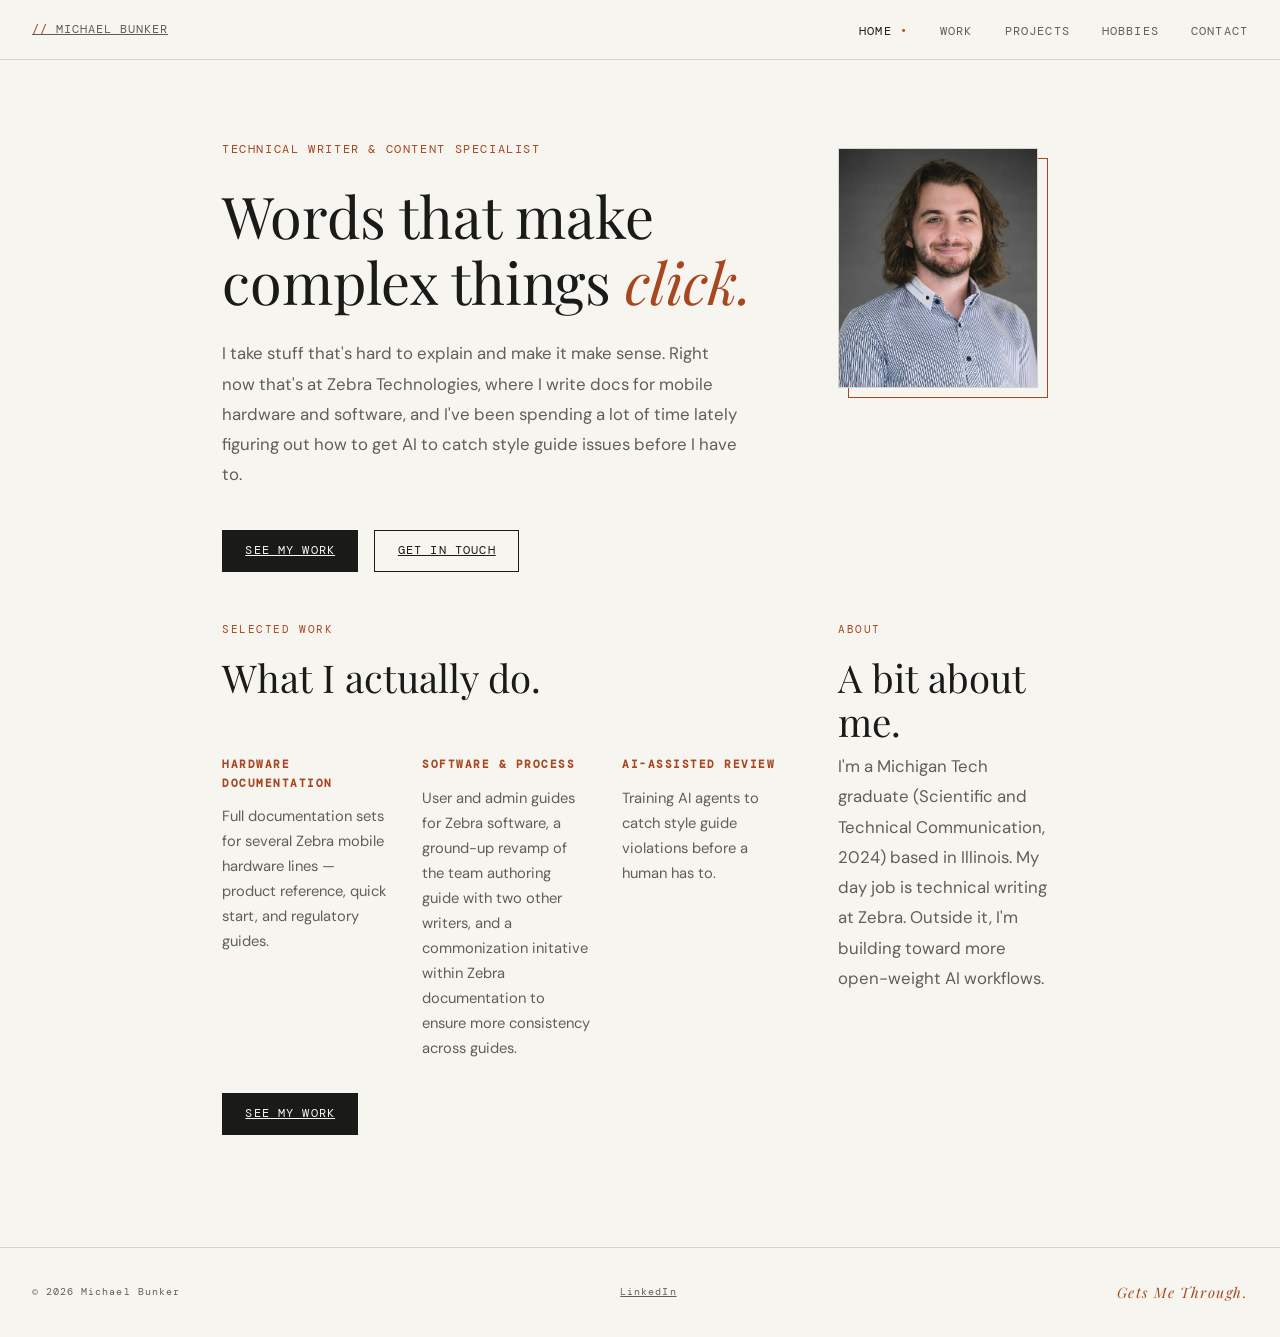
==== commit 128dc78b: "Add archival PDFs and remove resume page" ====
--- a/index.html
+++ b/index.html
@@ -50,7 +50,6 @@
       <li><a href="work.html">Work</a></li>
       <li><a href="projects.html">Projects</a></li>
       <li><a href="hobbies.html">Hobbies</a></li>
-      <li><a href="now.html">Now</a></li>
       <li><a href="contact.html">Contact</a></li>
     </ul>
   </nav>
--- a/style.css
+++ b/style.css
@@ -219,8 +219,6 @@
 }
 .page-header h1,
 .page-header h2,
-.now-page h1,
-.now-page h2,
 .hobbies-intro h1,
 .hobbies-intro h2,
 .contact-left h1,
@@ -233,7 +231,6 @@
 }
 .page-header p,
 .hobbies-intro p,
-.now-page .subtitle,
 .contact-left p {
   color: var(--muted);
   font-size: 0.97rem;
@@ -277,27 +274,6 @@
   margin-bottom: 0;
 }
 .hobby-card p { color: var(--muted); font-size: 0.95rem; line-height: 1.75; }
-
-/* NOW */
-.now-page { padding: 4rem 0 3rem; }
-.subtitle { color: var(--muted); font-size: 0.95rem; margin-top: 0.75rem; max-width: 640px; }
-.now-section {
-  border-top: 1px solid var(--border);
-  padding: 2rem 0 0;
-}
-.now-section:first-of-type { padding-top: 0; border-top: none; }
-.now-section h3 {
-  font-family: var(--mono);
-  font-size: 0.75rem;
-  letter-spacing: 0.14em;
-  text-transform: uppercase;
-  color: var(--accent2);
-  margin-bottom: 0.8rem;
-}
-.now-section p,
-.now-section li { color: var(--muted); font-size: 0.97rem; line-height: 1.8; }
-.now-section ul { padding-left: 1.2rem; margin: 0; list-style: disc; }
-.now-section li { margin-bottom: 0.85rem; }
 
 /* CONTACT */
 .contact-layout {
@@ -546,7 +522,6 @@
   .hobbies-list { grid-template-columns: 1fr; }
   .contact-layout { grid-template-columns: 1fr; }
   .contact-form { width: 100%; }
-  .now-page { padding: 3rem 0 2rem; }
   .container { padding: 0 1.2rem; }
   nav { padding: 0 1rem; }
   .nav-links { gap: 0.9rem; flex-wrap: wrap; }
